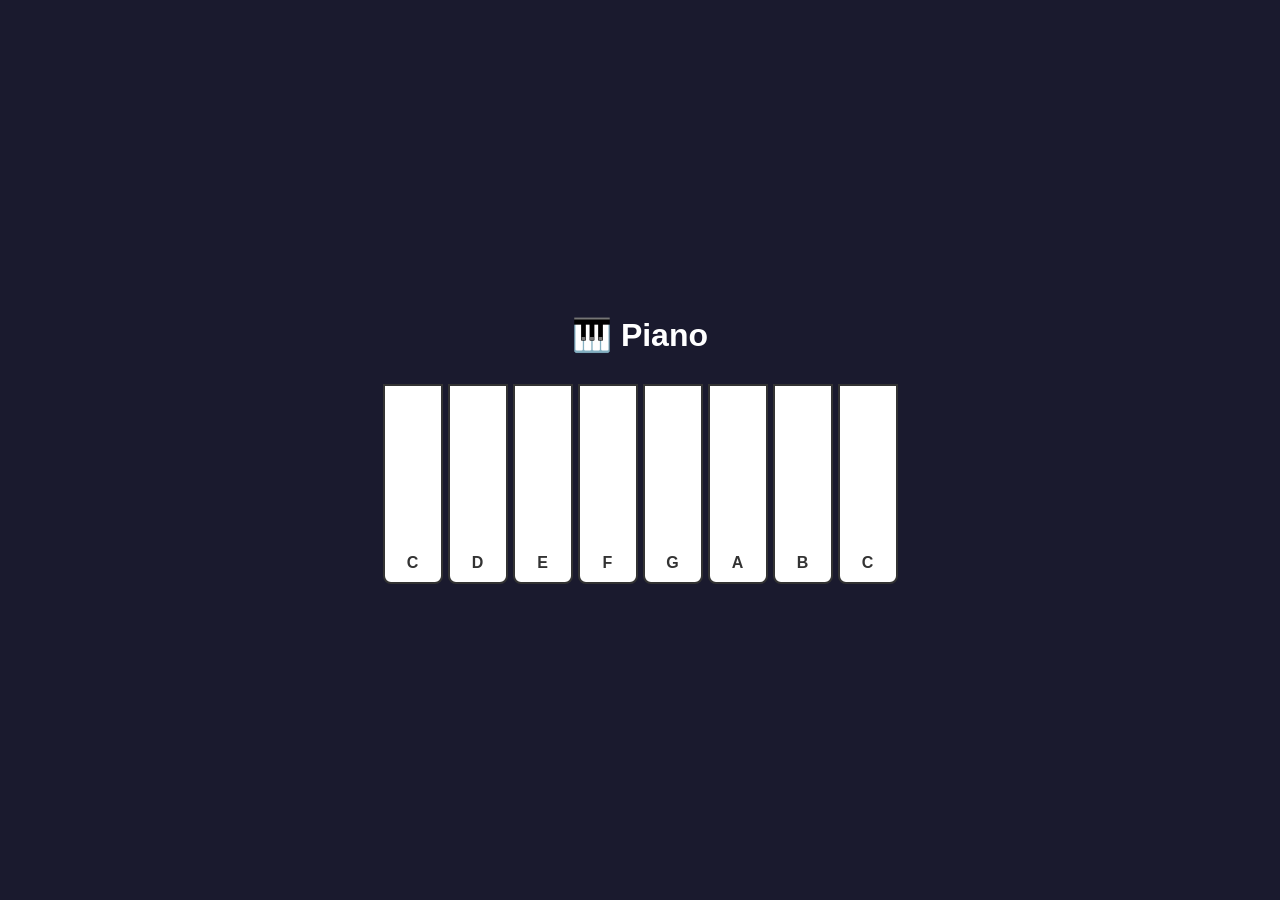
==== piano-application/index.html @ c664417a "Day: 02 Piano Application done" ====
<!doctype html>
<html lang="en">
  <head>
    <meta charset="UTF-8" />
    <meta name="viewport" content="width=device-width, initial-scale=1.0" />
    <title>Piano App</title>
    <link rel="stylesheet" href="style.css" />
  </head>
  <body>
    <div class="container">
      <h1>🎹 Piano</h1>
      <div class="piano">
        <div class="key" data-note="C" onmouseover="playNote(261.63, this)">
          C
        </div>
        <div class="key" data-note="D" onmouseover="playNote(293.66, this)">
          D
        </div>
        <div class="key" data-note="E" onmouseover="playNote(329.63, this)">
          E
        </div>
        <div class="key" data-note="F" onmouseover="playNote(349.23, this)">
          F
        </div>
        <div class="key" data-note="G" onmouseover="playNote(392.0, this)">
          G
        </div>
        <div class="key" data-note="A" onmouseover="playNote(440.0, this)">
          A
        </div>
        <div class="key" data-note="B" onmouseover="playNote(493.88, this)">
          B
        </div>
        <div class="key" data-note="C2" onmouseover="playNote(523.25, this)">
          C
        </div>
      </div>
    </div>
    <script src="app.js"></script>
  </body>
</html>
---- piano-application/style.css ----
* {
  margin: 0;
  padding: 0;
  box-sizing: border-box;
}

body {
  background-color: #1a1a2e;
  display: flex;
  justify-content: center;
  align-items: center;
  height: 100vh;
  font-family: Arial, sans-serif;
}

.container {
  text-align: center;
}

h1 {
  color: white;
  font-size: 2rem;
  margin-bottom: 30px;
}

.piano {
  display: flex;
  gap: 5px;
}

.key {
  width: 60px;
  height: 200px;
  background-color: white;
  border: 2px solid #333;
  border-radius: 0 0 8px 8px;
  display: flex;
  align-items: flex-end;
  justify-content: center;
  padding-bottom: 10px;
  font-size: 1rem;
  font-weight: bold;
  color: #333;
  cursor: pointer;
  transition: background-color 0.1s;
}

.key:active {
  background-color: #e0e0e0;
  transform: scaleY(0.97);
}

.key.pressed {
  background-color: #e0e0e0;
  transform: scaleY(0.97);
}
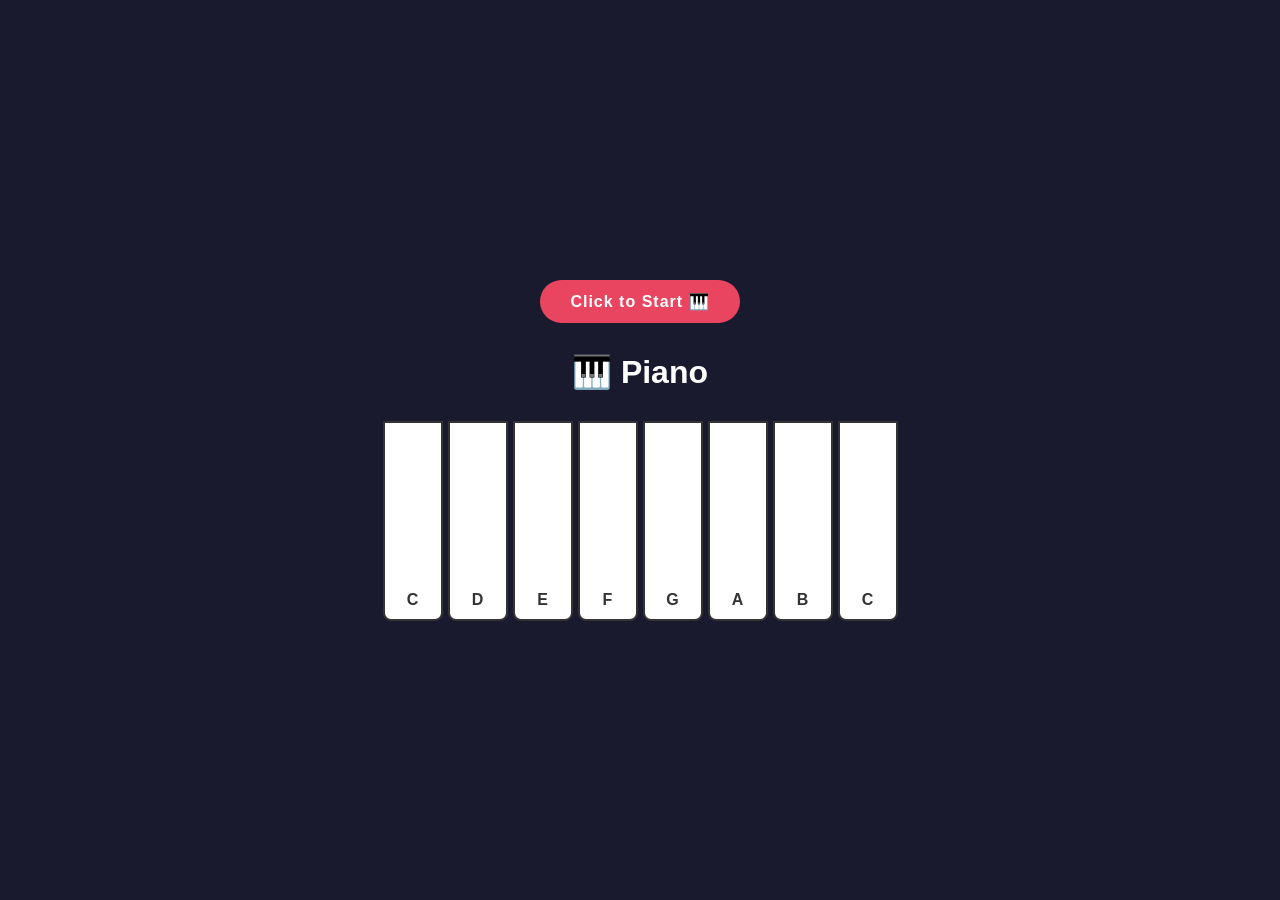
==== commit b76f3ca8: "just add the start button to the piano application , before adding this the app not working properly" ====
--- a/piano-application/index.html
+++ b/piano-application/index.html
@@ -8,6 +8,9 @@
   </head>
   <body>
     <div class="container">
+      <button onclick="audioContext.resume()" id="startBtn">
+        Click to Start 🎹
+      </button>
       <h1>🎹 Piano</h1>
       <div class="piano">
         <div class="key" data-note="C" onmouseover="playNote(261.63, this)">
--- a/piano-application/style.css
+++ b/piano-application/style.css
@@ -54,3 +54,26 @@
   background-color: #e0e0e0;
   transform: scaleY(0.97);
 }
+
+#startBtn {
+  background-color: #e94560;
+  color: white;
+  border: none;
+  padding: 12px 30px;
+  font-size: 1rem;
+  font-weight: bold;
+  border-radius: 25px;
+  cursor: pointer;
+  margin-bottom: 30px;
+  letter-spacing: 1px;
+  transition: all 0.3s;
+}
+
+#startBtn:hover {
+  background-color: #c73652;
+  transform: scale(1.05);
+}
+
+#startBtn:active {
+  transform: scale(0.98);
+}
